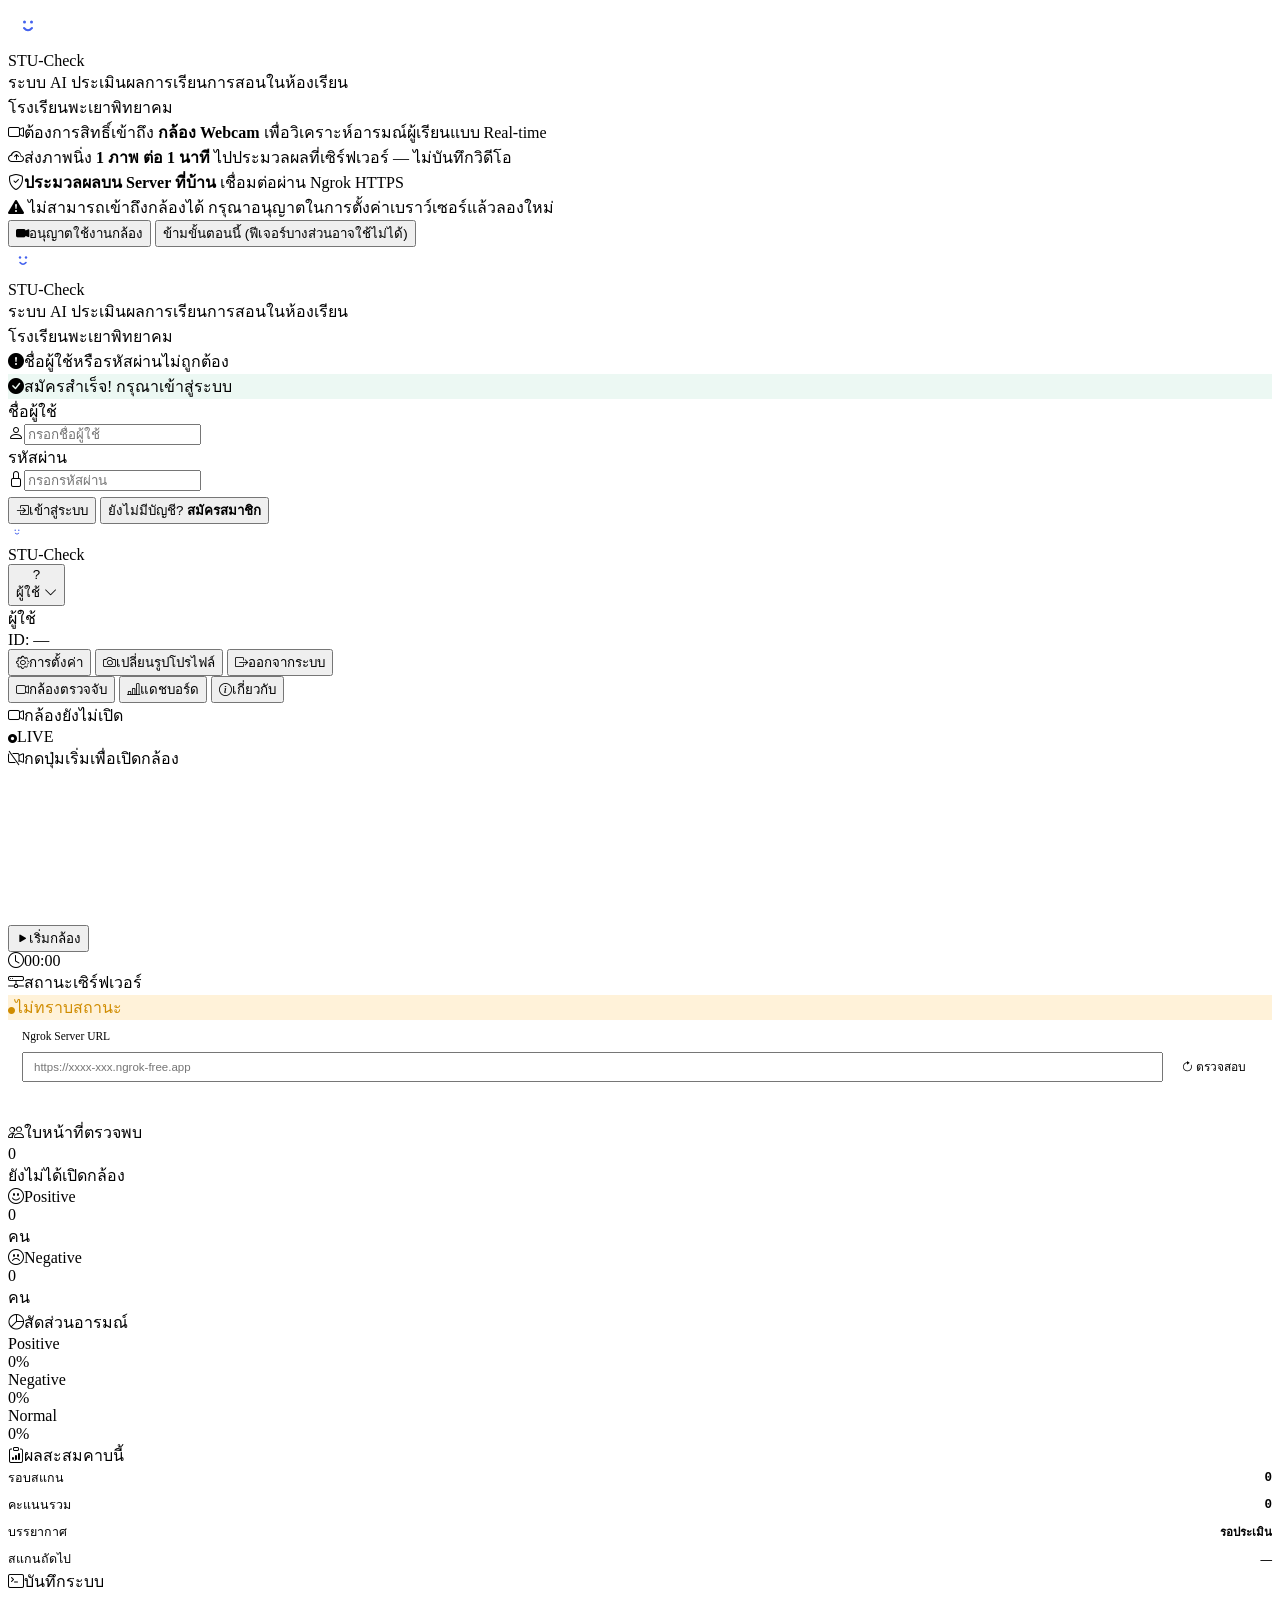
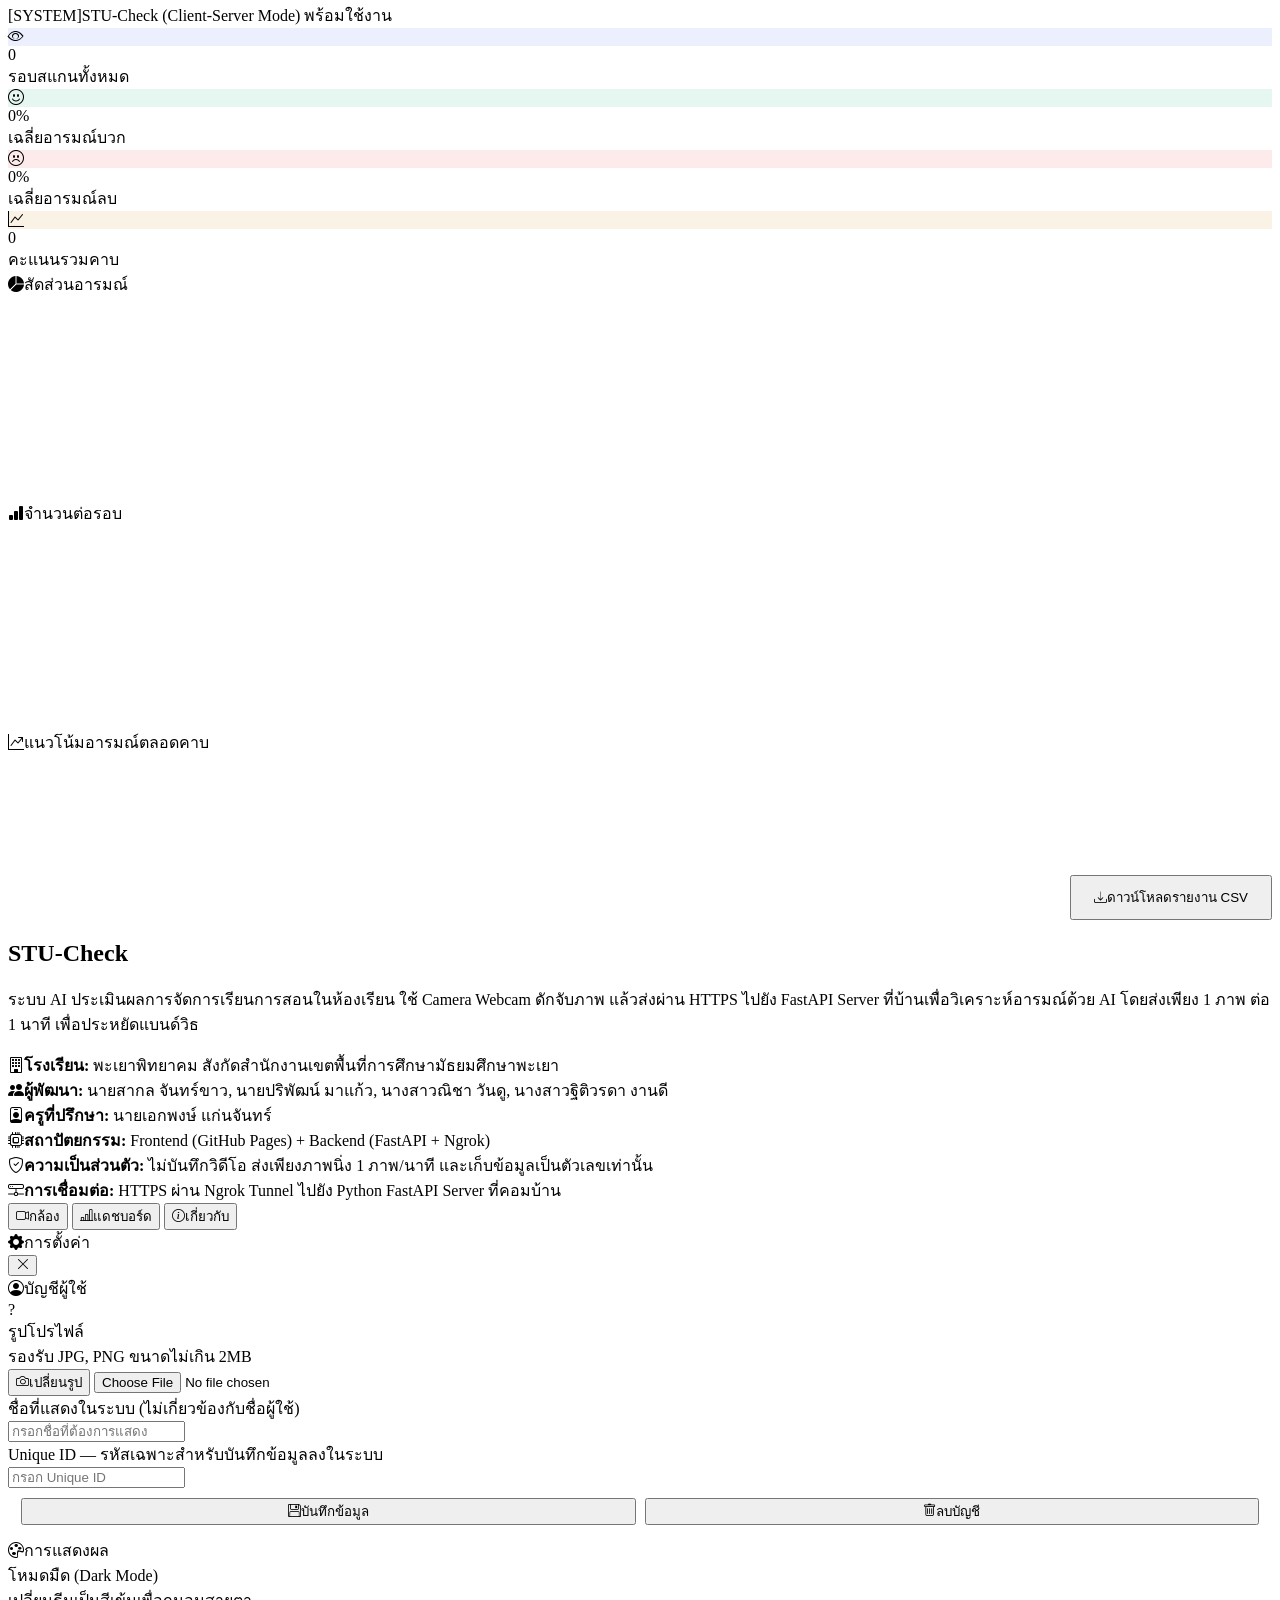
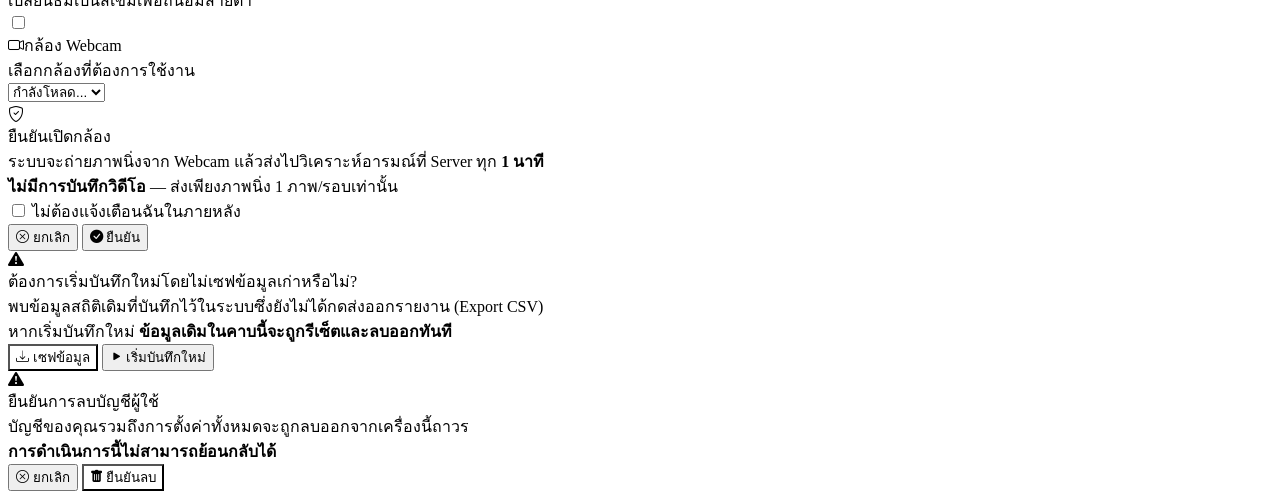
==== index.html @ 7940c82e "Add files via upload" ====
<!DOCTYPE html>
<html lang="th" data-theme="light">

<head>
  <meta charset="UTF-8">
  <meta name="viewport" content="width=device-width, initial-scale=1.0, maximum-scale=1.0, user-scalable=no">
  <title>STU-Check | ระบบ AI ประเมินห้องเรียน</title>
  <meta name="description" content="ระบบ AI ประเมินผลการจัดการเรียนการสอนในห้องเรียน โรงเรียนพะเยาพิทยาคม วิเคราะห์อารมณ์นักเรียนแบบ Real-time ผ่านกล้อง Webcam">
  <link rel="stylesheet" href="https://cdn.jsdelivr.net/npm/bootstrap-icons@1.11.3/font/bootstrap-icons.min.css">
  <meta name="mobile-web-app-capable" content="yes">
  <meta name="apple-mobile-web-app-capable" content="yes">
  <meta name="apple-mobile-web-app-status-bar-style" content="default">
  <meta name="apple-mobile-web-app-title" content="STU-Check">
  <meta name="theme-color" content="#4361ee">
  <link rel="apple-touch-icon"
    href="data:image/svg+xml,%3Csvg xmlns='http://www.w3.org/2000/svg' viewBox='0 0 100 100'%3E%3Crect width='100' height='100' rx='22' fill='%234361ee'/%3E%3Ccircle cx='50' cy='40' r='18' fill='white'/%3E%3Cellipse cx='50' cy='74' rx='24' ry='15' fill='white'/%3E%3Ccircle cx='43' cy='37' r='3' fill='%234361ee'/%3E%3Ccircle cx='57' cy='37' r='3' fill='%234361ee'/%3E%3Cpath d='M42 47 Q50 55 58 47' stroke='%234361ee' stroke-width='3' fill='none' stroke-linecap='round'/%3E%3C/svg%3E">
  <link rel="stylesheet" href="css/style.css">
</head>

<body>

  <!-- CAMERA PERMISSION PAGE -->
  <div id="page-camperm" class="page">
    <div class="lbg1"></div>
    <div class="lbg2"></div>
    <div class="camperm-card">
      <div class="camperm-icon">
        <svg width="40" height="40" viewBox="0 0 40 40" fill="none" xmlns="http://www.w3.org/2000/svg">
          <circle cx="20" cy="16" r="9" fill="white" />
          <ellipse cx="20" cy="31" rx="12" ry="7" fill="white" />
          <circle cx="16.5" cy="14" r="1.5" fill="#4361ee" />
          <circle cx="23.5" cy="14" r="1.5" fill="#4361ee" />
          <path d="M16 20 Q20 24.5 24 20" stroke="#4361ee" stroke-width="2" fill="none" stroke-linecap="round" />
        </svg>
      </div>
      <div class="camperm-title">STU-Check</div>
      <div class="camperm-sub">ระบบ AI ประเมินผลการเรียนการสอนในห้องเรียน<br>โรงเรียนพะเยาพิทยาคม</div>
      <div class="camperm-list">
        <div class="camperm-item"><i class="bi bi-camera-video"></i><span>ต้องการสิทธิ์เข้าถึง <strong>กล้อง
              Webcam</strong> เพื่อวิเคราะห์อารมณ์ผู้เรียนแบบ Real-time</span></div>
        <div class="camperm-item"><i class="bi bi-cloud-arrow-up"></i><span>ส่งภาพนิ่ง <strong>1 ภาพ ต่อ 1 นาที</strong>
            ไปประมวลผลที่เซิร์ฟเวอร์ — ไม่บันทึกวิดีโอ</span></div>
        <div class="camperm-item"><i class="bi bi-shield-check"></i><span><strong>ประมวลผลบน Server ที่บ้าน</strong>
            เชื่อมต่อผ่าน Ngrok HTTPS</span></div>
      </div>
      <div class="perm-error" id="perm-error">
        <i class="bi bi-exclamation-triangle-fill"></i>
        <span id="perm-error-msg">ไม่สามารถเข้าถึงกล้องได้ กรุณาอนุญาตในการตั้งค่าเบราว์เซอร์แล้วลองใหม่</span>
      </div>
      <button class="btn-perm" id="perm-btn" onclick="requestCameraPermission()">
        <i class="bi bi-camera-video-fill"></i>อนุญาตใช้งานกล้อง
      </button>
      <button class="btn-perm-skip" onclick="skipPermission()">ข้ามขั้นตอนนี้ (ฟีเจอร์บางส่วนอาจใช้ไม่ได้)</button>
    </div>
  </div>

  <!-- LOGIN PAGE -->
  <div id="page-login" class="page active">
    <div class="lbg1"></div>
    <div class="lbg2"></div>
    <div class="login-card">
      <div class="login-logo">
        <div class="login-icon">
          <svg width="30" height="30" viewBox="0 0 30 30" fill="none">
            <circle cx="15" cy="12" r="7" fill="white" />
            <ellipse cx="15" cy="24" rx="9" ry="5.5" fill="white" />
            <circle cx="12" cy="10.5" r="1.2" fill="#4361ee" />
            <circle cx="18" cy="10.5" r="1.2" fill="#4361ee" />
            <path d="M12 15.5 Q15 19 18 15.5" stroke="#4361ee" stroke-width="1.6" fill="none" stroke-linecap="round" />
          </svg>
        </div>
        <div class="login-title">STU-Check</div>
        <div class="login-sub">ระบบ AI ประเมินผลการเรียนการสอนในห้องเรียน<br>โรงเรียนพะเยาพิทยาคม</div>
      </div>
      <div class="login-error" id="login-error"><i
          class="bi bi-exclamation-circle-fill"></i><span id="login-error-msg">ชื่อผู้ใช้หรือรหัสผ่านไม่ถูกต้อง</span></div>
      <div class="login-error" id="login-success" style="background:rgba(13,170,107,0.08);border-color:rgba(13,170,107,0.25);color:var(--positive);"><i
          class="bi bi-check-circle-fill"></i><span>สมัครสำเร็จ! กรุณาเข้าสู่ระบบ</span></div>
      <div class="form-group">
        <label>ชื่อผู้ใช้</label>
        <div class="input-wrap"><i class="bi bi-person"></i><input type="text" id="login-user"
            placeholder="กรอกชื่อผู้ใช้" autocomplete="username"></div>
      </div>
      <div class="form-group">
        <label>รหัสผ่าน</label>
        <div class="input-wrap"><i class="bi bi-lock"></i><input type="password" id="login-pass"
            placeholder="กรอกรหัสผ่าน" autocomplete="current-password"></div>
      </div>
      <div class="form-group" id="confirm-pass-group" style="display:none;">
        <label>ยืนยันรหัสผ่าน</label>
        <div class="input-wrap"><i class="bi bi-lock-fill"></i><input type="password" id="login-confirm-pass"
            placeholder="กรอกรหัสผ่านอีกครั้ง" autocomplete="new-password"></div>
      </div>
      <button class="btn-login" id="btn-auth" onclick="doAuth()"><i class="bi bi-box-arrow-in-right"></i><span id="btn-auth-text">เข้าสู่ระบบ</span></button>
      <button class="btn-perm-skip" id="btn-toggle-mode" onclick="toggleAuthMode()" style="margin-top:6px;">ยังไม่มีบัญชี? <strong>สมัครสมาชิก</strong></button>
    </div>
  </div>

  <!-- APP PAGE -->
  <div id="page-app" class="page">
    <nav class="nav">
      <div class="nav-brand">
        <div class="nav-brand-icon">
          <svg width="18" height="18" viewBox="0 0 30 30" fill="none">
            <circle cx="15" cy="12" r="7" fill="white" />
            <ellipse cx="15" cy="24" rx="9" ry="5.5" fill="white" />
            <circle cx="12" cy="10.5" r="1.2" fill="#4361ee" />
            <circle cx="18" cy="10.5" r="1.2" fill="#4361ee" />
            <path d="M12 15.5 Q15 19 18 15.5" stroke="#4361ee" stroke-width="1.6" fill="none" stroke-linecap="round" />
          </svg>
        </div>
        STU-Check
      </div>
      <div class="nav-right">
        <button class="profile-btn" id="profile-btn" onclick="toggleDropdown()">
          <div class="profile-avatar" id="nav-avatar">
            <span id="nav-avatar-letter">?</span>
            <img id="nav-avatar-img" src=""
              style="display:none;width:100%;height:100%;object-fit:cover;border-radius:7px;">
          </div>
          <span class="profile-name" id="nav-username">ผู้ใช้</span>
          <i class="bi bi-chevron-down"></i>
        </button>
        <div class="profile-dropdown" id="profile-dropdown">
          <div class="dd-header">
            <div class="dd-username" id="dd-name">ผู้ใช้</div>
            <div class="dd-id" id="dd-id">ID: —</div>
          </div>
          <button class="dd-item" onclick="openSettings();closeDropdown();"><i
              class="bi bi-gear"></i>การตั้งค่า</button>
          <button class="dd-item"
            onclick="openSettings();closeDropdown();document.getElementById('avatar-file-input').click();"><i
              class="bi bi-camera"></i>เปลี่ยนรูปโปรไฟล์</button>
          <button class="dd-item danger" onclick="doLogout();closeDropdown();"><i
              class="bi bi-box-arrow-right"></i>ออกจากระบบ</button>
        </div>
      </div>
    </nav>
    <div class="tabs">
      <button class="tab active" id="dt-camera" onclick="switchTab('camera')"><i
          class="bi bi-camera-video"></i>กล้องตรวจจับ</button>
      <button class="tab" id="dt-dashboard" onclick="switchTab('dashboard')"><i
          class="bi bi-bar-chart-line"></i>แดชบอร์ด</button>
      <button class="tab" id="dt-about" onclick="switchTab('about')"><i class="bi bi-info-circle"></i>เกี่ยวกับ</button>
    </div>

    <div class="content">
      <!-- CAMERA -->
      <div id="tab-camera" class="tab-content active">
        <div class="camera-layout">
          <div class="card">
            <div class="card-header">
              <div class="card-title"><i class="bi bi-camera-video"></i><span
                  id="cam-status-text">กล้องยังไม่เปิด</span></div>
              <div class="live-pill" id="live-pill"><i class="bi bi-record-circle-fill" style="font-size:9px;"></i>LIVE
              </div>
            </div>
            <div class="camera-wrap">
              <div class="cam-placeholder" id="cam-placeholder"><i
                  class="bi bi-camera-video-off"></i><span>กดปุ่มเริ่มเพื่อเปิดกล้อง</span></div>
              <video id="video" autoplay muted playsinline></video>
              <canvas id="canvas"></canvas>
            </div>
            <div class="camera-footer">
              <button class="btn-toggle start" id="btn-toggle" onclick="handleToggle()">
                <i class="bi bi-play-fill" id="btn-icon"></i><span id="btn-text">เริ่มกล้อง</span>
              </button>
              <div class="timer-badge"><i class="bi bi-clock"></i><span id="timer-display">00:00</span></div>
            </div>
          </div>

          <!-- Server Status Card -->
          <div class="card" style="margin-top:0;" id="server-status-card">
            <div class="card-header">
              <div class="card-title"><i class="bi bi-hdd-network"></i>สถานะเซิร์ฟเวอร์</div>
              <div id="server-status-pill" class="live-pill" style="background:rgba(255,165,0,0.15);color:#d08c00;border-color:rgba(208,140,0,0.3);">
                <i class="bi bi-circle-fill" style="font-size:7px;"></i>ไม่ทราบสถานะ
              </div>
            </div>
            <div style="padding:10px 14px 14px;">
              <div style="font-size:11.5px;color:var(--text3);margin-bottom:8px;">Ngrok Server URL</div>
              <div style="display:flex;gap:6px;align-items:center;">
                <input type="text" id="server-url-input" class="setting-input"
                  placeholder="https://xxxx-xxx.ngrok-free.app"
                  style="font-size:11.5px;padding:7px 10px;flex:1;"
                  oninput="onServerUrlChange(this.value)">
                <button onclick="checkServerStatus()" style="padding:7px 12px;border-radius:8px;border:1.5px solid var(--border);background:var(--card);color:var(--text2);font-size:12px;cursor:pointer;white-space:nowrap;font-family:inherit;">
                  <i class="bi bi-arrow-clockwise"></i> ตรวจสอบ
                </button>
              </div>
              <div id="server-status-msg" style="font-size:11px;color:var(--text3);margin-top:7px;min-height:16px;"></div>
            </div>
          </div>

          <div class="sidebar">
            <div class="stat-card">
              <div class="stat-label"><i class="bi bi-people"></i>ใบหน้าที่ตรวจพบ</div>
              <div class="stat-value" id="face-count" style="color:var(--accent);">0</div>
              <div class="stat-sub" id="face-sub">ยังไม่ได้เปิดกล้อง</div>
            </div>
            <div class="stat-row">
              <div class="stat-card">
                <div class="stat-label"><i class="bi bi-emoji-smile"></i>Positive</div>
                <div class="stat-value" style="color:var(--positive);" id="count-pos">0</div>
                <div class="stat-sub">คน</div>
              </div>
              <div class="stat-card">
                <div class="stat-label"><i class="bi bi-emoji-frown"></i>Negative</div>
                <div class="stat-value" style="color:var(--negative);" id="count-neg">0</div>
                <div class="stat-sub">คน</div>
              </div>
            </div>
            <div class="stat-card">
              <div class="stat-label"><i class="bi bi-pie-chart"></i>สัดส่วนอารมณ์</div>
              <div class="prog-section">
                <div class="prog-row"><span class="prog-lbl" style="color:var(--positive);">Positive</span>
                  <div class="prog-bar">
                    <div class="prog-fill fill-pos" id="bar-pos" style="width:0%"></div>
                  </div><span class="prog-pct" id="pct-pos" style="color:var(--positive);">0%</span>
                </div>
                <div class="prog-row"><span class="prog-lbl" style="color:var(--negative);">Negative</span>
                  <div class="prog-bar">
                    <div class="prog-fill fill-neg" id="bar-neg" style="width:0%"></div>
                  </div><span class="prog-pct" id="pct-neg" style="color:var(--negative);">0%</span>
                </div>
                <div class="prog-row"><span class="prog-lbl" style="color:var(--neutral);">Normal</span>
                  <div class="prog-bar">
                    <div class="prog-fill fill-neu" id="bar-neu" style="width:0%"></div>
                  </div><span class="prog-pct" id="pct-neu" style="color:var(--neutral);">0%</span>
                </div>
              </div>
            </div>
            <div class="stat-card">
              <div class="stat-label"><i class="bi bi-clipboard-data"></i>ผลสะสมคาบนี้</div>
              <div style="display:flex;flex-direction:column;gap:7px;font-size:12.5px;">
                <div style="display:flex;justify-content:space-between;align-items:center;"><span
                    style="color:var(--text2);">รอบสแกน</span><strong id="scan-rounds"
                    style="font-family:'IBM Plex Sans',monospace;">0</strong></div>
                <div style="display:flex;justify-content:space-between;align-items:center;"><span
                    style="color:var(--text2);">คะแนนรวม</span><strong id="score-total"
                    style="color:var(--accent);font-family:'IBM Plex Sans',monospace;">0</strong></div>
                <div style="display:flex;justify-content:space-between;align-items:center;"><span
                    style="color:var(--text2);">บรรยากาศ</span><span id="atmosphere-badge"
                    style="font-size:11.5px;font-weight:600;color:var(--text3);">รอประเมิน</span></div>
                <div style="display:flex;justify-content:space-between;align-items:center;"><span
                    style="color:var(--text2);">สแกนถัดไป</span><span id="next-scan-badge"
                    style="font-size:11.5px;font-weight:600;color:var(--text3);">—</span></div>
              </div>
            </div>
            <div class="stat-card">
              <div class="stat-label" style="margin-bottom:9px;"><i class="bi bi-terminal"></i>บันทึกระบบ</div>
              <div class="log-area" id="log-area">
                <div class="log-entry"><span class="log-time">[SYSTEM]</span><span>STU-Check (Client-Server Mode) พร้อมใช้งาน</span></div>
              </div>
            </div>
          </div>
        </div>
      </div>

      <!-- DASHBOARD -->
      <div id="tab-dashboard" class="tab-content">
        <div class="dash-grid">
          <div class="dash-stat">
            <div class="dash-icon" style="background:rgba(67,97,238,0.1);"><i class="bi bi-eye"
                style="color:var(--accent);font-size:16px;"></i></div>
            <div class="dash-val" id="d-total-scans" style="color:var(--accent);">0</div>
            <div class="dash-lbl">รอบสแกนทั้งหมด</div>
          </div>
          <div class="dash-stat">
            <div class="dash-icon" style="background:rgba(13,170,107,0.1);"><i class="bi bi-emoji-smile"
                style="color:var(--positive);font-size:16px;"></i></div>
            <div class="dash-val" id="d-avg-pos" style="color:var(--positive);">0%</div>
            <div class="dash-lbl">เฉลี่ยอารมณ์บวก</div>
          </div>
          <div class="dash-stat">
            <div class="dash-icon" style="background:rgba(229,62,62,0.1);"><i class="bi bi-emoji-frown"
                style="color:var(--negative);font-size:16px;"></i></div>
            <div class="dash-val" id="d-avg-neg" style="color:var(--negative);">0%</div>
            <div class="dash-lbl">เฉลี่ยอารมณ์ลบ</div>
          </div>
          <div class="dash-stat">
            <div class="dash-icon" style="background:rgba(208,140,0,0.1);"><i class="bi bi-graph-up"
                style="color:var(--neutral);font-size:16px;"></i></div>
            <div class="dash-val" id="d-score" style="color:var(--neutral);">0</div>
            <div class="dash-lbl">คะแนนรวมคาบ</div>
          </div>
        </div>
        <div class="chart-row">
          <div class="chart-card">
            <div class="chart-title"><i class="bi bi-pie-chart-fill"></i>สัดส่วนอารมณ์</div><canvas id="pieChart"
              height="200"></canvas>
          </div>
          <div class="chart-card">
            <div class="chart-title"><i class="bi bi-bar-chart-fill"></i>จำนวนต่อรอบ</div><canvas id="barChart"
              height="200"></canvas>
          </div>
        </div>
        <div class="chart-card" style="margin-bottom:16px;">
          <div class="chart-title"><i class="bi bi-graph-up-arrow"></i>แนวโน้มอารมณ์ตลอดคาบ</div><canvas id="lineChart"
            height="100"></canvas>
        </div>
        <div style="display:flex;justify-content:flex-end;">
          <button class="btn-toggle start" style="width:auto;padding:10px 22px;gap:7px;" onclick="exportReport()"><i
              class="bi bi-download"></i>ดาวน์โหลดรายงาน CSV</button>
        </div>
      </div>

      <!-- ABOUT -->
      <div id="tab-about" class="tab-content">
        <div class="about-card">
          <h2>STU-Check</h2>
          <p>ระบบ AI ประเมินผลการจัดการเรียนการสอนในห้องเรียน ใช้ Camera Webcam ดักจับภาพ แล้วส่งผ่าน HTTPS ไปยัง
            FastAPI Server ที่บ้านเพื่อวิเคราะห์อารมณ์ด้วย AI โดยส่งเพียง 1 ภาพ ต่อ 1 นาที เพื่อประหยัดแบนด์วิธ</p>
          <div class="about-row"><i class="bi bi-building"></i><span><strong>โรงเรียน:</strong> พะเยาพิทยาคม
              สังกัดสำนักงานเขตพื้นที่การศึกษามัธยมศึกษาพะเยา</span></div>
          <div class="about-row"><i class="bi bi-people-fill"></i><span><strong>ผู้พัฒนา:</strong> นายสากล จันทร์ขาว,
              นายปริพัฒน์ มาแก้ว, นางสาวณิชา วันดู, นางสาวฐิติวรดา งานดี</span></div>
          <div class="about-row"><i class="bi bi-person-badge"></i><span><strong>ครูที่ปรึกษา:</strong> นายเอกพงษ์
              แก่นจันทร์</span></div>
          <div class="about-row"><i class="bi bi-cpu"></i><span><strong>สถาปัตยกรรม:</strong> Frontend (GitHub Pages) +
              Backend (FastAPI + Ngrok)</span></div>
          <div class="about-row"><i class="bi bi-shield-check"></i><span><strong>ความเป็นส่วนตัว:</strong>
              ไม่บันทึกวิดีโอ ส่งเพียงภาพนิ่ง 1 ภาพ/นาที และเก็บข้อมูลเป็นตัวเลขเท่านั้น</span></div>
          <div class="about-row"><i class="bi bi-hdd-network"></i><span><strong>การเชื่อมต่อ:</strong> HTTPS ผ่าน Ngrok
              Tunnel ไปยัง Python FastAPI Server ที่คอมบ้าน</span></div>
        </div>
      </div>
    </div>

    <!-- Mobile Bottom Nav -->
    <div class="mobile-nav" id="mobile-nav">
      <div class="mobile-nav-inner">
        <button class="mobile-tab active" id="mt-camera" onclick="switchTab('camera')">
          <i class="bi bi-camera-video"></i><span>กล้อง</span>
        </button>
        <button class="mobile-tab" id="mt-dashboard" onclick="switchTab('dashboard')">
          <i class="bi bi-bar-chart-line"></i><span>แดชบอร์ด</span>
        </button>
        <button class="mobile-tab" id="mt-about" onclick="switchTab('about')">
          <i class="bi bi-info-circle"></i><span>เกี่ยวกับ</span>
        </button>
      </div>
    </div>
  </div>

  <!-- SETTINGS MODAL -->
  <div class="modal-overlay" id="settings-overlay" onclick="settingsOut(event)">
    <div class="modal">
      <div class="modal-handle"></div>
      <div class="modal-header">
        <div class="modal-title"><i class="bi bi-gear-fill"></i>การตั้งค่า</div>
        <button class="modal-close" onclick="closeSettings()"><i class="bi bi-x-lg"></i></button>
      </div>
      <div class="modal-body">

        <!-- บัญชีผู้ใช้ -->
        <div class="setting-section">
          <div class="setting-section-title"><i class="bi bi-person-circle"></i>บัญชีผู้ใช้</div>
          <div class="setting-block">
            <!-- โปรไฟล์ -->
            <div class="avatar-upload-wrap">
              <div class="avatar-preview" id="settings-avatar-preview">
                <span id="settings-avatar-letter">?</span>
                <img id="settings-avatar-img" src="" style="display:none;">
              </div>
              <div class="avatar-upload-info">
                <div class="avatar-upload-label">รูปโปรไฟล์</div>
                <div class="avatar-upload-sub">รองรับ JPG, PNG ขนาดไม่เกิน 2MB</div>
              </div>
              <button class="btn-avatar-change" onclick="document.getElementById('avatar-file-input').click()">
                <i class="bi bi-camera"></i>เปลี่ยนรูป
              </button>
              <input type="file" id="avatar-file-input" accept="image/jpeg,image/png,image/webp"
                onchange="handleAvatarChange(event)">
            </div>
            <div class="setting-input-divider"></div>
            <div class="setting-input-block">
              <div class="setting-input-label">ชื่อที่แสดงในระบบ (ไม่เกี่ยวข้องกับชื่อผู้ใช้)</div>
              <input type="text" id="setting-displayname" class="setting-input" placeholder="กรอกชื่อที่ต้องการแสดง">
            </div>
            <div class="setting-input-divider"></div>
            <div class="setting-input-block">
              <div class="setting-input-label">Unique ID — รหัสเฉพาะสำหรับบันทึกข้อมูลลงในระบบ</div>
              <input type="text" id="setting-uid" class="setting-input" placeholder="กรอก Unique ID">
            </div>
            <div style="padding:0 13px 13px; display: flex; gap: 9px;">
              <button class="btn-save" onclick="saveAccountSettings(event)" style="margin-top: 10px; flex: 1;"><i
                  class="bi bi-floppy"></i>บันทึกข้อมูล</button>
              <button class="btn-delete" onclick="openDeleteConfirmModal()" style="margin-top: 10px; flex: 1;"><i
                  class="bi bi-trash"></i>ลบบัญชี</button>
            </div>
          </div>
        </div>

        <div class="setting-divider"></div>

        <!-- การแสดงผล -->
        <div class="setting-section">
          <div class="setting-section-title"><i class="bi bi-palette"></i>การแสดงผล</div>
          <div class="setting-block">
            <div class="setting-row">
              <div class="setting-row-info">
                <div class="setting-row-label">โหมดมืด (Dark Mode)</div>
                <div class="setting-row-desc">เปลี่ยนธีมเป็นสีเข้มเพื่อถนอมสายตา</div>
              </div>
              <label class="toggle-switch">
                <input type="checkbox" id="dark-toggle" onchange="toggleDark(this)">
                <div class="toggle-track"></div>
                <div class="toggle-thumb"></div>
              </label>
            </div>
          </div>
        </div>

        <div class="setting-divider"></div>

        <!-- กล้อง -->
        <div class="setting-section" style="padding-bottom:4px;">
          <div class="setting-section-title"><i class="bi bi-camera-video"></i>กล้อง Webcam</div>
          <div class="setting-block" id="cam-setting-block">
            <!-- ไม่พบกล้อง -->
            <div class="cam-no-device" id="cam-no-device" style="display:none;">
              <i class="bi bi-camera-video-off"></i>
              <div>
                <div style="font-size:13px;font-weight:500;color:var(--text);">ไม่พบ Webcam</div>
                <div style="font-size:11px;color:var(--text3);margin-top:2px;">กำลังรอการเชื่อมต่ออุปกรณ์ใหม่...</div>
              </div>
            </div>
            <!-- มีกล้อง -->
            <div class="setting-input-block" id="cam-select-wrap">
              <div class="setting-input-label">เลือกกล้องที่ต้องการใช้งาน</div>
              <select class="cam-select" id="cam-select" onchange="changeCam(this.value)">
                <option value="">กำลังโหลด...</option>
              </select>
            </div>
          </div>
        </div>

      </div>
    </div>
  </div>

  <!-- CONSENT MODAL -->
  <div class="consent-overlay" id="consent-overlay">
    <div class="consent-modal">
      <div class="consent-icon"><i class="bi bi-shield-check"></i></div>
      <div class="consent-body">
        <div class="consent-title">ยืนยันเปิดกล้อง</div>
        <div class="consent-text">
          ระบบจะถ่ายภาพนิ่งจาก Webcam แล้วส่งไปวิเคราะห์อารมณ์ที่ Server ทุก <strong style="color:var(--text);">1 นาที</strong><br>
          <strong style="color:var(--text);">ไม่มีการบันทึกวิดีโอ</strong> — ส่งเพียงภาพนิ่ง 1 ภาพ/รอบเท่านั้น
        </div>
        <div class="consent-skip-row">
          <label>
            <input type="checkbox" id="consent-skip">
            ไม่ต้องแจ้งเตือนฉันในภายหลัง
          </label>
        </div>
        <div class="consent-btns">
          <button class="btn-cancel" onclick="closeConsent()"><i class="bi bi-x-circle"></i> ยกเลิก</button>
          <button class="btn-ok" onclick="consentOk()"><i class="bi bi-check-circle-fill"></i> ยืนยัน</button>
        </div>
      </div>
    </div>
  </div>

  <!-- UNSAVED CONFIRM MODAL -->
  <div class="consent-overlay" id="unsaved-confirm-overlay">
    <div class="consent-modal" style="border-color: rgba(208, 140, 0, 0.25);">
      <div class="consent-icon"><i class="bi bi-exclamation-triangle-fill" style="color: var(--neutral);"></i></div>
      <div class="consent-body">
        <div class="consent-title">ต้องการเริ่มบันทึกใหม่โดยไม่เซฟข้อมูลเก่าหรือไม่?</div>
        <div class="consent-text">
          พบข้อมูลสถิติเดิมที่บันทึกไว้ในระบบซึ่งยังไม่ได้กดส่งออกรายงาน (Export CSV)<br>
          หากเริ่มบันทึกใหม่ <strong style="color:var(--negative);">ข้อมูลเดิมในคาบนี้จะถูกรีเซ็ตและลบออกทันที</strong>
        </div>
        <div class="consent-btns">
          <button class="btn-ok" onclick="exportReportAndClose()" style="background: var(--positive);"><i class="bi bi-download"></i> เซฟข้อมูล</button>
          <button class="btn-cancel" onclick="confirmStartNewSession()"><i class="bi bi-play-fill"></i> เริ่มบันทึกใหม่</button>
        </div>
      </div>
    </div>
  </div>

  <!-- DELETE CONFIRM MODAL -->
  <div class="consent-overlay" id="delete-confirm-overlay">
    <div class="consent-modal" style="border-color: rgba(229,62,62,0.25);">
      <div class="consent-icon"><i class="bi bi-exclamation-triangle-fill" style="color: var(--negative);"></i></div>
      <div class="consent-body">
        <div class="consent-title">ยืนยันการลบบัญชีผู้ใช้</div>
        <div class="consent-text">
          บัญชีของคุณรวมถึงการตั้งค่าทั้งหมดจะถูกลบออกจากเครื่องนี้ถาวร<br>
          <strong style="color:var(--negative);">การดำเนินการนี้ไม่สามารถย้อนกลับได้</strong>
        </div>
        <div class="consent-btns">
          <button class="btn-cancel" onclick="closeDeleteConfirmModal()"><i class="bi bi-x-circle"></i> ยกเลิก</button>
          <button class="btn-ok" onclick="doDeleteAccount()" style="background: var(--negative);"><i class="bi bi-trash-fill"></i> ยืนยันลบ</button>
        </div>
      </div>
    </div>
  </div>

  <script src="https://cdn.jsdelivr.net/npm/chart.js@4.4.0/dist/chart.umd.min.js"></script>
  <script src="js/app.js"></script>
</body>

</html>
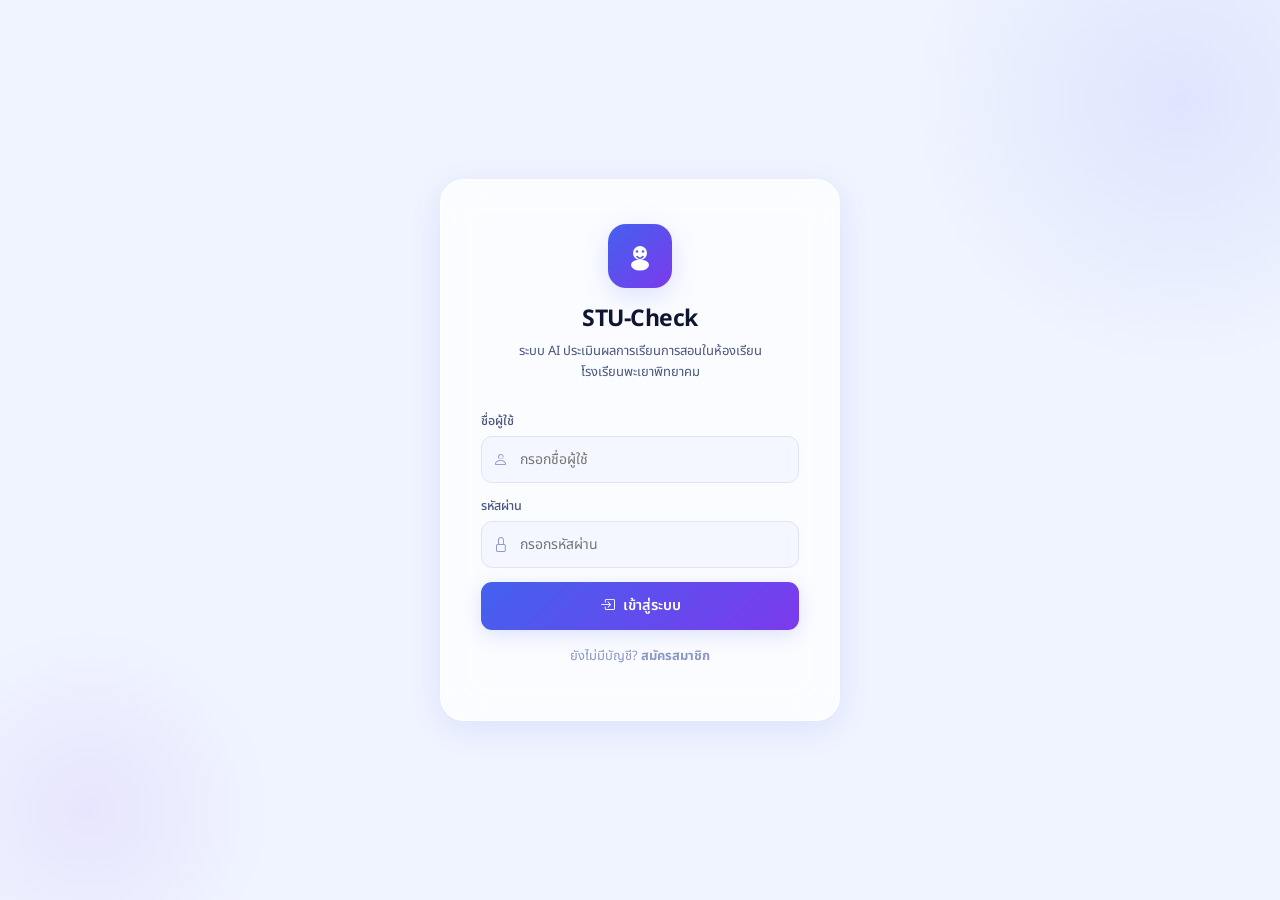
==== commit af140ff9: "Add files via upload" ====
--- a/index.html
+++ b/index.html
@@ -12,8 +12,8 @@
   <meta name="apple-mobile-web-app-status-bar-style" content="default">
   <meta name="apple-mobile-web-app-title" content="STU-Check">
   <meta name="theme-color" content="#4361ee">
-  <link rel="apple-touch-icon"
-    href="data:image/svg+xml,%3Csvg xmlns='http://www.w3.org/2000/svg' viewBox='0 0 100 100'%3E%3Crect width='100' height='100' rx='22' fill='%234361ee'/%3E%3Ccircle cx='50' cy='40' r='18' fill='white'/%3E%3Cellipse cx='50' cy='74' rx='24' ry='15' fill='white'/%3E%3Ccircle cx='43' cy='37' r='3' fill='%234361ee'/%3E%3Ccircle cx='57' cy='37' r='3' fill='%234361ee'/%3E%3Cpath d='M42 47 Q50 55 58 47' stroke='%234361ee' stroke-width='3' fill='none' stroke-linecap='round'/%3E%3C/svg%3E">
+  <link rel="icon" href="Images/Web_Icon.png" type="image/png">
+  <link rel="apple-touch-icon" href="Images/Web_Icon.png">
   <link rel="stylesheet" href="css/style.css">
 </head>
 
@@ -169,28 +169,6 @@
             </div>
           </div>
 
-          <!-- Server Status Card -->
-          <div class="card" style="margin-top:0;" id="server-status-card">
-            <div class="card-header">
-              <div class="card-title"><i class="bi bi-hdd-network"></i>สถานะเซิร์ฟเวอร์</div>
-              <div id="server-status-pill" class="live-pill" style="background:rgba(255,165,0,0.15);color:#d08c00;border-color:rgba(208,140,0,0.3);">
-                <i class="bi bi-circle-fill" style="font-size:7px;"></i>ไม่ทราบสถานะ
-              </div>
-            </div>
-            <div style="padding:10px 14px 14px;">
-              <div style="font-size:11.5px;color:var(--text3);margin-bottom:8px;">Ngrok Server URL</div>
-              <div style="display:flex;gap:6px;align-items:center;">
-                <input type="text" id="server-url-input" class="setting-input"
-                  placeholder="https://xxxx-xxx.ngrok-free.app"
-                  style="font-size:11.5px;padding:7px 10px;flex:1;"
-                  oninput="onServerUrlChange(this.value)">
-                <button onclick="checkServerStatus()" style="padding:7px 12px;border-radius:8px;border:1.5px solid var(--border);background:var(--card);color:var(--text2);font-size:12px;cursor:pointer;white-space:nowrap;font-family:inherit;">
-                  <i class="bi bi-arrow-clockwise"></i> ตรวจสอบ
-                </button>
-              </div>
-              <div id="server-status-msg" style="font-size:11px;color:var(--text3);margin-top:7px;min-height:16px;"></div>
-            </div>
-          </div>
 
           <div class="sidebar">
             <div class="stat-card">
@@ -375,22 +353,57 @@
             </div>
             <div class="setting-input-divider"></div>
             <div class="setting-input-block">
-              <div class="setting-input-label">ชื่อที่แสดงในระบบ (ไม่เกี่ยวข้องกับชื่อผู้ใช้)</div>
+              <div class="setting-input-label">ชื่อที่แสดงในระบบ (Display Name)</div>
               <input type="text" id="setting-displayname" class="setting-input" placeholder="กรอกชื่อที่ต้องการแสดง">
             </div>
+            <div style="padding:0 13px 13px; display: flex; gap: 9px;">
+              <button class="btn-save" onclick="saveAccountSettings(event)" style="margin-top: 5px; flex: 1;"><i
+                  class="bi bi-floppy"></i>บันทึกบัญชี</button>
+              <button class="btn-delete" onclick="openDeleteConfirmModal()" style="margin-top: 5px; flex: 1;"><i
+                  class="bi bi-trash"></i>ลบบัญชี</button>
+            </div>
+          </div>
+        </div>
+
+        <div class="setting-divider"></div>
+
+        <!-- เซิร์ฟเวอร์ & ห้องเรียน -->
+        <div class="setting-section">
+          <div class="setting-section-title"><i class="bi bi-hdd-network"></i>เซิร์ฟเวอร์ & รายวิชา</div>
+          <div class="setting-block">
+            <div class="setting-input-block">
+              <div style="display:flex; justify-content:space-between; align-items:center; margin-bottom:6px;">
+                <div class="setting-input-label" style="margin-bottom:0;">Ngrok Server URL</div>
+                <div id="server-status-pill" class="live-pill" style="display:inline-flex; background:rgba(201,138,0,0.12);color:#c98a00;border:1px solid rgba(201,138,0,0.3);padding:2px 8px;font-size:10px;animation:none;">
+                  <i class="bi bi-circle-fill" style="font-size:6px;"></i>ไม่ทราบสถานะ
+                </div>
+              </div>
+              <div style="display:flex;gap:6px;align-items:center;">
+                <input type="text" id="server-url-input" class="setting-input"
+                  placeholder="https://xxxx-xxx.ngrok-free.app"
+                  style="flex:1;"
+                  oninput="onServerUrlChange(this.value)">
+                <button onclick="checkServerStatus()" style="padding:9px 12px;border-radius:9px;border:1px solid var(--border);background:var(--bg3);color:var(--text2);font-size:13px;font-weight:500;cursor:pointer;white-space:nowrap;transition:background 0.2s;">
+                  <i class="bi bi-arrow-clockwise"></i> ตรวจสอบ
+                </button>
+              </div>
+              <div id="server-status-msg" style="font-size:11px;color:var(--text3);margin-top:6px;min-height:16px;"></div>
+            </div>
+            
             <div class="setting-input-divider"></div>
+            
             <div class="setting-input-block">
-              <div class="setting-input-label">Unique ID — รหัสเฉพาะสำหรับบันทึกข้อมูลลงในระบบ</div>
-              <input type="text" id="setting-uid" class="setting-input" placeholder="กรอก Unique ID">
-            </div>
-            <div style="padding:0 13px 13px; display: flex; gap: 9px;">
-              <button class="btn-save" onclick="saveAccountSettings(event)" style="margin-top: 10px; flex: 1;"><i
-                  class="bi bi-floppy"></i>บันทึกข้อมูล</button>
-              <button class="btn-delete" onclick="openDeleteConfirmModal()" style="margin-top: 10px; flex: 1;"><i
-                  class="bi bi-trash"></i>ลบบัญชี</button>
-            </div>
-          </div>
-        </div>
+              <div class="setting-input-label">รหัสวิชา (สำหรับอ้างอิงรายวิชา)</div>
+              <input type="text" id="setting-uid" class="setting-input" placeholder="เช่น ท31101, ENG101">
+            </div>
+
+            <div style="padding:0 13px 13px;">
+              <button class="btn-save" onclick="saveCourseSettings(event)" style="margin-top: 5px; width: 100%;"><i
+                  class="bi bi-check-circle"></i>บันทึกรหัสวิชา</button>
+            </div>
+          </div>
+        </div>
+
 
         <div class="setting-divider"></div>
 
--- a/css/style.css
+++ b/css/style.css
@@ -0,0 +1,869 @@
+@import url('https://fonts.googleapis.com/css2?family=Noto+Sans+Thai:wght@300;400;500;600;700&family=IBM+Plex+Sans:ital,wght@0,400;0,500;0,600;0,700;1,400&display=swap');
+
+/* ══════════════════════════════════════════
+   DESIGN TOKENS
+══════════════════════════════════════════ */
+[data-theme="light"] {
+  --bg:          #f0f4ff;
+  --bg2:         #ffffff;
+  --bg3:         #eaeffc;
+  --bg4:         #f7f9ff;
+  --border:      #dde4f5;
+  --border2:     #c8d3f0;
+  --text:        #0f1630;
+  --text2:       #4a5580;
+  --text3:       #8b97c8;
+  --accent:      #4361ee;
+  --accent-h:    #3250d6;
+  --accent-glow: rgba(67,97,238,0.18);
+  --positive:    #0bab6e;
+  --negative:    #e53e3e;
+  --neutral:     #c98a00;
+  --card-shadow: 0 2px 12px rgba(67,97,238,0.07);
+  --card-shadow2:0 8px 32px rgba(67,97,238,0.12);
+  --nav-bg:      rgba(255,255,255,0.85);
+  --input-bg:    #f4f7ff;
+  --glass-bg:    rgba(255,255,255,0.75);
+  --glass-border:rgba(255,255,255,0.9);
+  --grad-hero:   linear-gradient(135deg,#4361ee 0%,#7c3aed 100%);
+}
+[data-theme="dark"] {
+  --bg:          #080d1c;
+  --bg2:         #111827;
+  --bg3:         #182035;
+  --bg4:         #0d1526;
+  --border:      #1e2d4e;
+  --border2:     #253660;
+  --text:        #e8eeff;
+  --text2:       #8b9fc8;
+  --text3:       #4a5878;
+  --accent:      #5b78f5;
+  --accent-h:    #4361ee;
+  --accent-glow: rgba(91,120,245,0.22);
+  --positive:    #10c47f;
+  --negative:    #f56565;
+  --neutral:     #f6b549;
+  --card-shadow: 0 2px 16px rgba(0,0,0,0.35);
+  --card-shadow2:0 8px 40px rgba(0,0,0,0.5);
+  --nav-bg:      rgba(17,24,39,0.88);
+  --input-bg:    #0d1526;
+  --glass-bg:    rgba(17,24,39,0.75);
+  --glass-border:rgba(91,120,245,0.15);
+  --grad-hero:   linear-gradient(135deg,#4361ee 0%,#7c3aed 100%);
+}
+
+/* ══════════════════════════════════════════
+   RESET & BASE
+══════════════════════════════════════════ */
+*, *::before, *::after { margin:0; padding:0; box-sizing:border-box; }
+
+html { scroll-behavior:smooth; }
+
+body {
+  font-family:'Noto Sans Thai','IBM Plex Sans',sans-serif;
+  background:var(--bg);
+  color:var(--text);
+  min-height:100vh;
+  transition:background .35s,color .35s;
+  -webkit-font-smoothing:antialiased;
+}
+
+/* Animated Background Orbs */
+body::before, body::after {
+  content:'';
+  position:fixed;
+  border-radius:50%;
+  pointer-events:none;
+  z-index:0;
+  opacity:.35;
+  animation:orb-drift 18s ease-in-out infinite alternate;
+}
+body::before {
+  width:600px; height:600px;
+  background:radial-gradient(circle,rgba(67,97,238,.12) 0%,transparent 70%);
+  top:-200px; right:-150px;
+}
+body::after {
+  width:400px; height:400px;
+  background:radial-gradient(circle,rgba(124,58,237,.09) 0%,transparent 70%);
+  bottom:-120px; left:-100px;
+  animation-delay:8s;
+}
+@keyframes orb-drift {
+  from{transform:translate(0,0) scale(1);}
+  to{transform:translate(30px,20px) scale(1.08);}
+}
+
+/* Pages */
+.page { display:none; min-height:100vh; position:relative; z-index:1; }
+.page.active { display:flex; }
+
+/* ══════════════════════════════════════════
+   PERMISSION PAGE
+══════════════════════════════════════════ */
+#page-camperm {
+  align-items:center; justify-content:center;
+  background:var(--bg); overflow:hidden;
+}
+.lbg1, .lbg2 {
+  position:absolute; border-radius:50%;
+  pointer-events:none;
+}
+.lbg1 {
+  width:560px; height:560px;
+  background:radial-gradient(circle,rgba(67,97,238,.1) 0%,transparent 68%);
+  top:-180px; right:-180px;
+  animation:orb-drift 14s ease-in-out infinite alternate;
+}
+.lbg2 {
+  width:380px; height:380px;
+  background:radial-gradient(circle,rgba(124,58,237,.08) 0%,transparent 68%);
+  bottom:-100px; left:-100px;
+  animation:orb-drift 20s ease-in-out infinite alternate-reverse;
+}
+
+.camperm-card {
+  background:var(--glass-bg);
+  border:1px solid var(--glass-border);
+  backdrop-filter:blur(20px);
+  -webkit-backdrop-filter:blur(20px);
+  border-radius:24px;
+  padding:44px 40px;
+  width:calc(100% - 32px); max-width:440px;
+  box-shadow:var(--card-shadow2);
+  text-align:center;
+  position:relative; z-index:1;
+  animation:slide-up .5s cubic-bezier(.34,1.4,.64,1) both;
+}
+@keyframes slide-up {
+  from{opacity:0;transform:translateY(28px);}
+  to{opacity:1;transform:translateY(0);}
+}
+
+.camperm-icon {
+  width:80px; height:80px;
+  background:var(--grad-hero);
+  border-radius:24px;
+  display:inline-flex; align-items:center; justify-content:center;
+  margin-bottom:20px;
+  box-shadow:0 10px 36px var(--accent-glow);
+  animation:icon-pulse 3s ease-in-out infinite;
+}
+@keyframes icon-pulse {
+  0%,100%{box-shadow:0 10px 36px var(--accent-glow);}
+  50%{box-shadow:0 14px 48px rgba(67,97,238,.35);}
+}
+.camperm-title {
+  font-size:24px; font-weight:700;
+  letter-spacing:-.5px; margin-bottom:7px;
+}
+.camperm-sub {
+  font-size:13.5px; color:var(--text2);
+  line-height:1.75; margin-bottom:28px;
+}
+.camperm-list {
+  display:flex; flex-direction:column; gap:9px;
+  margin-bottom:28px; text-align:left;
+}
+.camperm-item {
+  display:flex; align-items:flex-start; gap:11px;
+  font-size:13px; color:var(--text2);
+  background:var(--bg3); border:1px solid var(--border);
+  border-radius:12px; padding:11px 14px; line-height:1.6;
+  transition:border-color .2s,transform .2s;
+}
+.camperm-item:hover { border-color:var(--accent); transform:translateX(2px); }
+.camperm-item i {
+  font-size:17px; color:var(--accent);
+  margin-top:1px; flex-shrink:0;
+}
+.perm-error {
+  background:rgba(229,62,62,.07);
+  border:1px solid rgba(229,62,62,.22);
+  border-radius:11px; padding:11px 14px;
+  font-size:12.5px; color:var(--negative);
+  margin-bottom:16px; display:none;
+  align-items:flex-start; gap:8px; text-align:left; line-height:1.6;
+}
+.perm-error i { font-size:15px; flex-shrink:0; margin-top:2px; }
+.btn-perm {
+  width:100%;
+  background:var(--grad-hero);
+  border:none; border-radius:13px; padding:15px;
+  color:#fff; font-family:inherit; font-size:15px; font-weight:600;
+  cursor:pointer; display:flex; align-items:center; justify-content:center; gap:9px;
+  transition:opacity .2s,transform .15s,box-shadow .2s;
+  box-shadow:0 6px 24px var(--accent-glow);
+}
+.btn-perm:hover { opacity:.92; box-shadow:0 8px 32px var(--accent-glow); }
+.btn-perm:active { transform:scale(.98); }
+.btn-perm-skip {
+  width:100%; background:transparent; border:none;
+  padding:10px; color:var(--text3);
+  font-family:inherit; font-size:13px;
+  cursor:pointer; margin-top:4px; transition:color .15s;
+}
+.btn-perm-skip:hover { color:var(--text2); }
+
+/* ══════════════════════════════════════════
+   LOGIN PAGE
+══════════════════════════════════════════ */
+#page-login {
+  align-items:center; justify-content:center;
+  background:var(--bg); overflow:hidden;
+}
+.login-card {
+  background:var(--glass-bg);
+  border:1px solid var(--glass-border);
+  backdrop-filter:blur(20px);
+  -webkit-backdrop-filter:blur(20px);
+  border-radius:24px; padding:44px 40px;
+  width:calc(100% - 32px); max-width:400px;
+  box-shadow:var(--card-shadow2);
+  position:relative; z-index:1;
+  animation:slide-up .5s cubic-bezier(.34,1.4,.64,1) both;
+}
+.login-logo { text-align:center; margin-bottom:30px; }
+.login-icon {
+  width:64px; height:64px;
+  background:var(--grad-hero);
+  border-radius:18px;
+  display:inline-flex; align-items:center; justify-content:center;
+  margin-bottom:14px;
+  box-shadow:0 8px 28px var(--accent-glow);
+}
+.login-title { font-size:23px; font-weight:700; letter-spacing:-.5px; }
+.login-sub { font-size:13px; color:var(--text2); margin-top:5px; line-height:1.6; }
+
+.form-group { margin-bottom:14px; }
+.form-group label { display:block; font-size:12.5px; color:var(--text2); font-weight:500; margin-bottom:5px; }
+.input-wrap { position:relative; }
+.input-wrap i {
+  position:absolute; left:12px; top:50%;
+  transform:translateY(-50%);
+  color:var(--text3); font-size:15px; pointer-events:none;
+}
+.input-wrap input {
+  width:100%; background:var(--input-bg);
+  border:1px solid var(--border);
+  border-radius:11px; padding:12px 13px 12px 38px;
+  color:var(--text); font-family:inherit; font-size:14px;
+  outline:none; transition:border-color .2s,box-shadow .2s;
+}
+.input-wrap input:focus {
+  border-color:var(--accent);
+  box-shadow:0 0 0 3.5px var(--accent-glow);
+}
+
+.btn-login {
+  width:100%;
+  background:var(--grad-hero);
+  border:none; border-radius:11px; padding:13px;
+  color:#fff; font-family:inherit; font-size:14.5px; font-weight:600;
+  cursor:pointer; display:flex; align-items:center; justify-content:center; gap:8px;
+  transition:opacity .2s,transform .15s,box-shadow .2s;
+  box-shadow:0 5px 20px var(--accent-glow);
+  margin-top:4px;
+}
+.btn-login:hover { opacity:.92; }
+.btn-login:active { transform:scale(.98); }
+
+.login-error {
+  background:rgba(229,62,62,.08);
+  border:1px solid rgba(229,62,62,.25);
+  border-radius:9px; padding:10px 13px;
+  font-size:12.5px; color:var(--negative);
+  margin-bottom:12px; display:none; align-items:center; gap:8px;
+}
+
+/* ══════════════════════════════════════════
+   APP SHELL
+══════════════════════════════════════════ */
+#page-app { flex-direction:column; background:var(--bg); }
+
+/* NAV */
+.nav {
+  background:var(--nav-bg);
+  backdrop-filter:blur(18px); -webkit-backdrop-filter:blur(18px);
+  border-bottom:1px solid var(--border);
+  padding:0 22px; height:56px;
+  display:flex; align-items:center; justify-content:space-between;
+  position:sticky; top:0; z-index:200; flex-shrink:0;
+  box-shadow:0 2px 14px rgba(0,0,0,.04);
+}
+.nav-brand {
+  display:flex; align-items:center; gap:10px;
+  font-weight:700; font-size:16.5px; letter-spacing:-.4px;
+  color:var(--text); user-select:none;
+}
+.nav-brand-icon {
+  width:32px; height:32px;
+  background:var(--grad-hero);
+  border-radius:9px;
+  display:flex; align-items:center; justify-content:center; flex-shrink:0;
+  box-shadow:0 3px 10px var(--accent-glow);
+}
+.nav-right { display:flex; align-items:center; gap:8px; position:relative; }
+.profile-btn {
+  display:flex; align-items:center; gap:7px;
+  padding:5px 10px 5px 5px;
+  border:1px solid var(--border); border-radius:11px;
+  background:transparent; cursor:pointer; color:var(--text);
+  font-family:inherit; transition:background .15s,border-color .15s;
+}
+.profile-btn:hover { background:var(--bg3); border-color:var(--accent); }
+.profile-avatar {
+  width:28px; height:28px; border-radius:7px;
+  background:var(--grad-hero);
+  display:flex; align-items:center; justify-content:center;
+  font-size:12px; font-weight:700; color:#fff; overflow:hidden;
+}
+.profile-name { font-size:13px; font-weight:500; }
+.profile-btn .bi-chevron-down {
+  font-size:11px; color:var(--text3);
+  transition:transform .25s;
+}
+.profile-btn.open .bi-chevron-down { transform:rotate(180deg); }
+
+.profile-dropdown {
+  position:absolute; top:calc(100% + 8px); right:0;
+  width:215px;
+  background:var(--bg2); border:1px solid var(--border);
+  border-radius:16px; box-shadow:var(--card-shadow2);
+  overflow:hidden;
+  transform-origin:top right;
+  transform:scaleY(.85) translateY(-8px);
+  opacity:0; transition:transform .22s cubic-bezier(.34,1.5,.64,1),opacity .18s;
+  pointer-events:none; z-index:999;
+}
+.profile-dropdown.open {
+  transform:scaleY(1) translateY(0); opacity:1; pointer-events:all;
+}
+.dd-header { padding:14px 16px 10px; border-bottom:1px solid var(--border); }
+.dd-username { font-size:13px; font-weight:600; }
+.dd-id { font-size:11px; color:var(--text3); margin-top:2px; }
+.dd-item {
+  display:flex; align-items:center; gap:10px;
+  padding:11px 15px; font-size:13.5px; cursor:pointer;
+  color:var(--text); border:none; background:transparent;
+  width:100%; font-family:inherit; text-align:left;
+  transition:background .15s;
+}
+.dd-item:hover { background:var(--bg3); }
+.dd-item i { font-size:15px; color:var(--text2); }
+.dd-item.danger { color:var(--negative); }
+.dd-item.danger i { color:var(--negative); }
+
+/* TABS */
+.tabs {
+  display:flex; padding:0 22px;
+  background:var(--nav-bg);
+  backdrop-filter:blur(18px);
+  border-bottom:1px solid var(--border);
+}
+.tab {
+  display:flex; align-items:center; gap:6px;
+  padding:11px 17px;
+  background:transparent; border:none; border-bottom:2.5px solid transparent;
+  color:var(--text2); font-family:inherit; font-size:13px; font-weight:500;
+  cursor:pointer; position:relative; bottom:-1px;
+  transition:color .15s,border-color .15s;
+}
+.tab i { font-size:14px; }
+.tab:hover { color:var(--text); }
+.tab.active { color:var(--accent); border-bottom-color:var(--accent); }
+
+/* CONTENT */
+.content {
+  flex:1; padding:20px 22px;
+  overflow-y:auto; padding-bottom:20px;
+}
+.tab-content { display:none; }
+.tab-content.active { display:block; }
+#tab-camera.active { display:flex; flex-direction:column; align-items:center; }
+
+/* ══════════════════════════════════════════
+   CARDS
+══════════════════════════════════════════ */
+.card {
+  background:var(--bg2);
+  border:1px solid var(--border);
+  border-radius:16px;
+  box-shadow:var(--card-shadow);
+  transition:box-shadow .2s;
+}
+.card:hover { box-shadow:var(--card-shadow2); }
+.card-header {
+  padding:13px 16px;
+  border-bottom:1px solid var(--border);
+  display:flex; align-items:center; justify-content:space-between;
+}
+.card-title {
+  font-size:13.5px; font-weight:600;
+  display:flex; align-items:center; gap:7px; color:var(--text);
+}
+.card-title i { font-size:15px; color:var(--accent); }
+.live-pill {
+  display:none; align-items:center; gap:5px;
+  padding:3px 10px; border-radius:20px;
+  font-size:11px; font-weight:600;
+  background:rgba(11,171,110,.12); color:var(--positive);
+  border:1px solid rgba(11,171,110,.25);
+  animation:live-blink 2.2s ease-in-out infinite;
+}
+.live-pill.show { display:inline-flex; }
+@keyframes live-blink {
+  0%,100%{opacity:1;} 50%{opacity:.65;}
+}
+
+/* ══════════════════════════════════════════
+   CAMERA LAYOUT
+══════════════════════════════════════════ */
+.camera-layout {
+  display:flex; flex-direction:column; gap:16px;
+  max-width:900px; margin:0 auto; width:100%;
+}
+.camera-wrap {
+  position:relative; width:100%;
+  background:#000; aspect-ratio:16/9;
+  display:flex; align-items:center; justify-content:center;
+  overflow:hidden; border-radius:0 0 0 0;
+}
+#video {
+  position:absolute; top:0; left:0;
+  width:100%; height:100%; object-fit:cover;
+}
+#canvas {
+  position:absolute; top:0; left:0;
+  width:100%; height:100%; object-fit:cover;
+  pointer-events:none; z-index:10;
+}
+.cam-placeholder {
+  position:absolute; inset:0;
+  display:flex; flex-direction:column;
+  align-items:center; justify-content:center;
+  gap:12px; color:var(--text3);
+  background:var(--bg3);
+}
+.cam-placeholder i { font-size:44px; opacity:.3; }
+.cam-placeholder span { font-size:13.5px; }
+
+.camera-footer {
+  padding:12px 15px;
+  border-top:1px solid var(--border);
+  display:flex; align-items:center; gap:10px;
+}
+.btn-toggle {
+  flex:1; display:flex; align-items:center;
+  justify-content:center; gap:8px;
+  padding:11px; border:none; border-radius:10px;
+  font-family:inherit; font-size:13.5px; font-weight:600;
+  cursor:pointer; transition:all .2s;
+}
+.btn-toggle.start {
+  background:var(--grad-hero); color:#fff;
+  box-shadow:0 4px 16px var(--accent-glow);
+}
+.btn-toggle.start:hover { opacity:.92; box-shadow:0 6px 24px var(--accent-glow); }
+.btn-toggle.stop {
+  background:rgba(229,62,62,.1); color:var(--negative);
+  border:1.5px solid rgba(229,62,62,.3);
+}
+.btn-toggle.stop:hover { background:rgba(229,62,62,.18); }
+.btn-toggle:active { transform:scale(.98); }
+.timer-badge {
+  display:flex; align-items:center; gap:5px;
+  padding:8px 13px; border:1.5px solid var(--border);
+  border-radius:10px; font-size:13px; font-weight:600;
+  font-family:'IBM Plex Sans',monospace; color:var(--text2);
+  min-width:80px; justify-content:center;
+  background:var(--input-bg);
+}
+
+/* ══════════════════════════════════════════
+   SERVER STATUS CARD
+══════════════════════════════════════════ */
+#server-status-card { margin-top:0; }
+
+/* ══════════════════════════════════════════
+   SIDEBAR / STATS
+══════════════════════════════════════════ */
+.sidebar { display:flex; flex-direction:column; gap:12px; }
+.stat-card {
+  background:var(--bg2); border:1px solid var(--border);
+  border-radius:14px; padding:14px;
+  box-shadow:var(--card-shadow);
+  transition:transform .2s,box-shadow .2s;
+}
+.stat-card:hover { transform:translateY(-1px); box-shadow:var(--card-shadow2); }
+.stat-label {
+  font-size:10.5px; color:var(--text3); font-weight:600;
+  text-transform:uppercase; letter-spacing:.6px;
+  margin-bottom:8px; display:flex; align-items:center; gap:5px;
+}
+.stat-label i { font-size:12px; color:var(--accent); }
+.stat-value {
+  font-size:30px; font-weight:700; line-height:1;
+  font-family:'IBM Plex Sans',sans-serif;
+  transition:transform .3s;
+}
+.stat-value.bump { animation:num-bump .3s cubic-bezier(.34,1.6,.64,1); }
+@keyframes num-bump {
+  0%{transform:scale(1);}
+  50%{transform:scale(1.12);}
+  100%{transform:scale(1);}
+}
+.stat-sub { font-size:11.5px; color:var(--text3); margin-top:5px; }
+.stat-row { display:grid; grid-template-columns:1fr 1fr; gap:10px; }
+
+/* Progress Bars */
+.prog-section { display:flex; flex-direction:column; gap:8px; }
+.prog-row {
+  display:grid; grid-template-columns:60px 1fr 38px;
+  align-items:center; gap:7px; font-size:11.5px;
+}
+.prog-lbl { font-weight:500; }
+.prog-bar {
+  height:5px; background:var(--bg3);
+  border-radius:4px; overflow:hidden;
+}
+.prog-fill {
+  height:100%; border-radius:4px;
+  transition:width .6s cubic-bezier(.4,0,.2,1);
+}
+.fill-pos { background:var(--positive); }
+.fill-neg { background:var(--negative); }
+.fill-neu { background:var(--neutral); }
+.prog-pct {
+  font-weight:700; font-family:'IBM Plex Sans',monospace; text-align:right;
+}
+
+/* Log */
+.log-area { max-height:140px; overflow-y:auto; }
+.log-entry {
+  font-size:11px; color:var(--text3);
+  padding:4px 0; border-bottom:1px solid var(--border);
+  display:flex; gap:7px; animation:log-in .25s ease;
+}
+.log-entry:last-child { border-bottom:none; }
+@keyframes log-in { from{opacity:0;transform:translateX(-6px);} to{opacity:1;transform:translateX(0);} }
+.log-time { color:var(--accent); font-family:'IBM Plex Sans',monospace; white-space:nowrap; }
+
+/* ══════════════════════════════════════════
+   DASHBOARD
+══════════════════════════════════════════ */
+.dash-grid {
+  display:grid; grid-template-columns:repeat(4,1fr);
+  gap:14px; margin-bottom:18px;
+}
+.dash-stat {
+  background:var(--bg2); border:1px solid var(--border);
+  border-radius:15px; padding:16px 18px;
+  box-shadow:var(--card-shadow);
+  transition:transform .2s,box-shadow .2s;
+}
+.dash-stat:hover { transform:translateY(-2px); box-shadow:var(--card-shadow2); }
+.dash-icon {
+  width:35px; height:35px; border-radius:10px;
+  display:flex; align-items:center; justify-content:center;
+  margin-bottom:8px;
+}
+.dash-val { font-size:26px; font-weight:700; font-family:'IBM Plex Sans',sans-serif; line-height:1; }
+.dash-lbl { font-size:10.5px; color:var(--text3); font-weight:600; text-transform:uppercase; letter-spacing:.4px; margin-top:5px; }
+
+.chart-row { display:grid; grid-template-columns:1fr 1fr; gap:14px; margin-bottom:14px; }
+.chart-card {
+  background:var(--bg2); border:1px solid var(--border);
+  border-radius:15px; padding:18px;
+  box-shadow:var(--card-shadow);
+}
+.chart-title {
+  font-size:11.5px; font-weight:600; color:var(--text3);
+  text-transform:uppercase; letter-spacing:.5px;
+  margin-bottom:13px; display:flex; align-items:center; gap:6px;
+}
+.chart-title i { font-size:13px; color:var(--accent); }
+
+/* ══════════════════════════════════════════
+   ABOUT
+══════════════════════════════════════════ */
+#tab-about.active { display:flex; justify-content:center; }
+.about-card {
+  background:var(--bg2); border:1px solid var(--border);
+  border-radius:16px; padding:24px;
+  max-width:580px; width:100%;
+  box-shadow:var(--card-shadow);
+}
+.about-card h2 { font-size:18px; font-weight:700; margin-bottom:7px; }
+.about-card p { font-size:13.5px; color:var(--text2); line-height:1.8; margin-bottom:16px; }
+.about-row {
+  display:flex; align-items:flex-start; gap:9px;
+  font-size:13px; color:var(--text2);
+  padding:8px 0; border-bottom:1px solid var(--border); line-height:1.6;
+}
+.about-row:last-child { border-bottom:none; }
+.about-row i { color:var(--accent); font-size:15px; margin-top:1px; flex-shrink:0; }
+.about-row strong { color:var(--text); font-weight:600; }
+
+/* ══════════════════════════════════════════
+   AVATAR UPLOAD
+══════════════════════════════════════════ */
+.avatar-upload-wrap { display:flex; align-items:center; gap:14px; padding:14px 14px 10px; }
+.avatar-preview {
+  width:54px; height:54px; border-radius:13px;
+  background:var(--grad-hero);
+  display:flex; align-items:center; justify-content:center;
+  font-size:21px; font-weight:700; color:#fff;
+  flex-shrink:0; overflow:hidden; position:relative;
+}
+.avatar-preview img { width:100%; height:100%; object-fit:cover; position:absolute; inset:0; }
+.avatar-upload-info { flex:1; }
+.avatar-upload-label { font-size:13px; font-weight:600; color:var(--text); margin-bottom:3px; }
+.avatar-upload-sub { font-size:11px; color:var(--text3); line-height:1.5; }
+.btn-avatar-change {
+  display:flex; align-items:center; gap:6px;
+  padding:8px 14px; background:var(--bg3);
+  border:1px solid var(--border); border-radius:9px;
+  font-family:inherit; font-size:12px; font-weight:500;
+  color:var(--text2); cursor:pointer;
+  transition:background .15s,color .15s,border-color .15s;
+  white-space:nowrap;
+}
+.btn-avatar-change:hover { background:var(--border); color:var(--text); border-color:var(--accent); }
+#avatar-file-input { display:none; }
+
+/* ══════════════════════════════════════════
+   SETTINGS MODAL
+══════════════════════════════════════════ */
+.modal-overlay {
+  position:fixed; inset:0;
+  background:rgba(0,0,0,.45);
+  display:flex; align-items:flex-end; justify-content:center;
+  z-index:500; opacity:0; pointer-events:none;
+  transition:opacity .2s;
+}
+.modal-overlay.open { opacity:1; pointer-events:all; }
+.modal {
+  background:var(--bg2); border:1px solid var(--border);
+  border-radius:22px 22px 0 0;
+  width:100%; max-width:520px; max-height:90vh;
+  overflow-y:auto;
+  box-shadow:0 -8px 40px rgba(0,0,0,.18);
+  transform:translateY(30px);
+  transition:transform .3s cubic-bezier(.34,1.2,.64,1);
+}
+.modal-overlay.open .modal { transform:translateY(0); }
+.modal-handle {
+  width:36px; height:4px;
+  background:var(--border); border-radius:2px;
+  margin:12px auto 0;
+}
+.modal-header {
+  padding:14px 19px 13px;
+  border-bottom:1px solid var(--border);
+  display:flex; align-items:center; justify-content:space-between;
+}
+.modal-title { font-size:15.5px; font-weight:700; display:flex; align-items:center; gap:8px; }
+.modal-title i { color:var(--accent); }
+.modal-close {
+  width:30px; height:30px; border:none; border-radius:8px;
+  background:var(--bg3); color:var(--text2);
+  font-size:15px; cursor:pointer;
+  display:flex; align-items:center; justify-content:center;
+  transition:background .15s;
+}
+.modal-close:hover { background:var(--border); }
+.modal-body { padding:0 0 22px; }
+.setting-section { padding:15px 19px 0; }
+.setting-section-title {
+  font-size:10.5px; font-weight:700;
+  text-transform:uppercase; letter-spacing:.8px; color:var(--text3);
+  margin-bottom:10px; display:flex; align-items:center; gap:5px;
+}
+.setting-section-title i { font-size:12px; }
+.setting-divider { height:1px; background:var(--border); margin:15px 0 0; }
+.setting-block {
+  background:var(--bg3); border:1px solid var(--border);
+  border-radius:13px; overflow:hidden;
+}
+.setting-row {
+  display:flex; align-items:center; justify-content:space-between;
+  padding:12px 14px; gap:10px;
+}
+.setting-row + .setting-row { border-top:1px solid var(--border); }
+.setting-row-info { flex:1; }
+.setting-row-label { font-size:13px; font-weight:500; color:var(--text); }
+.setting-row-desc { font-size:11px; color:var(--text3); margin-top:2px; line-height:1.45; }
+
+/* Toggle Switch */
+.toggle-switch { position:relative; width:44px; height:25px; flex-shrink:0; }
+.toggle-switch input { opacity:0; width:0; height:0; }
+.toggle-track {
+  position:absolute; inset:0;
+  background:var(--border); border-radius:13px;
+  cursor:pointer; transition:background .25s;
+}
+.toggle-switch input:checked + .toggle-track { background:var(--accent); }
+.toggle-thumb {
+  position:absolute; top:3px; left:3px;
+  width:19px; height:19px;
+  background:#fff; border-radius:50%;
+  transition:transform .25s cubic-bezier(.34,1.5,.64,1);
+  pointer-events:none;
+  box-shadow:0 1px 4px rgba(0,0,0,.15);
+}
+.toggle-switch input:checked ~ .toggle-thumb { transform:translateX(19px); }
+
+.setting-input-block { padding:12px 14px; }
+.setting-input-label { font-size:11.5px; font-weight:500; color:var(--text2); margin-bottom:5px; }
+.setting-input {
+  width:100%; background:var(--bg2); border:1px solid var(--border);
+  border-radius:9px; padding:9px 12px;
+  color:var(--text); font-family:inherit; font-size:13px;
+  outline:none; transition:border-color .2s,box-shadow .2s;
+}
+.setting-input:focus { border-color:var(--accent); box-shadow:0 0 0 3px var(--accent-glow); }
+.setting-input-divider { height:1px; background:var(--border); margin:0 14px; }
+.cam-select {
+  width:100%; background:var(--bg2); border:1px solid var(--border);
+  border-radius:9px; padding:9px 30px 9px 12px;
+  color:var(--text); font-family:inherit; font-size:13px;
+  outline:none; cursor:pointer; appearance:none;
+  background-image:url("data:image/svg+xml,%3Csvg xmlns='http://www.w3.org/2000/svg' width='12' height='12' viewBox='0 0 16 16'%3E%3Cpath fill='%238b94b3' d='M7.247 11.14 2.451 5.658C1.885 5.013 2.345 4 3.204 4h9.592a1 1 0 0 1 .753 1.659l-4.796 5.48a1 1 0 0 1-1.506 0z'/%3E%3C/svg%3E");
+  background-repeat:no-repeat; background-position:calc(100% - 11px) center;
+  transition:border-color .2s;
+}
+.cam-select:focus { border-color:var(--accent); }
+.cam-no-device { display:flex; align-items:center; gap:11px; padding:14px; }
+.cam-no-device i { font-size:23px; color:var(--text3); flex-shrink:0; }
+.btn-save {
+  width:100%; background:var(--grad-hero); border:none;
+  border-radius:10px; padding:11px;
+  color:#fff; font-family:inherit; font-size:13px; font-weight:600;
+  cursor:pointer; display:flex; align-items:center; justify-content:center; gap:6px;
+  transition:opacity .2s,transform .15s;
+  box-shadow:0 4px 14px var(--accent-glow);
+}
+.btn-save:hover { opacity:.9; }
+.btn-delete {
+  width:100%; background:var(--negative); border:none;
+  border-radius:10px; padding:11px;
+  color:#fff; font-family:inherit; font-size:13px; font-weight:600;
+  cursor:pointer; display:flex; align-items:center; justify-content:center; gap:6px;
+  transition:opacity .2s,transform .15s;
+}
+.btn-delete:hover { opacity:.88; }
+
+/* ══════════════════════════════════════════
+   CONSENT MODALS
+══════════════════════════════════════════ */
+.consent-overlay {
+  position:fixed; inset:0;
+  background:rgba(0,0,0,.5);
+  display:flex; align-items:center; justify-content:center;
+  z-index:600; opacity:0; pointer-events:none;
+  transition:opacity .2s;
+}
+.consent-overlay.open { opacity:1; pointer-events:all; }
+.consent-modal {
+  background:var(--bg2);
+  border:1px solid var(--border);
+  border-radius:20px;
+  width:calc(100% - 32px); max-width:390px;
+  box-shadow:0 20px 60px rgba(0,0,0,.25);
+  transform:translateY(14px) scale(.96);
+  transition:transform .26s cubic-bezier(.34,1.35,.64,1);
+}
+.consent-overlay.open .consent-modal { transform:translateY(0) scale(1); }
+.consent-icon { text-align:center; padding:26px 22px 0; }
+.consent-icon i { font-size:38px; color:var(--accent); }
+.consent-body { padding:14px 22px 22px; }
+.consent-title { font-size:16.5px; font-weight:700; text-align:center; margin-bottom:8px; }
+.consent-text {
+  font-size:13px; color:var(--text2);
+  line-height:1.75; text-align:center; margin-bottom:14px;
+}
+.consent-skip-row { display:flex; justify-content:center; margin-bottom:14px; }
+.consent-skip-row label { display:flex; align-items:center; gap:7px; cursor:pointer; font-size:12px; color:var(--text3); }
+.consent-skip-row input { width:14px; height:14px; cursor:pointer; accent-color:var(--accent); }
+.consent-btns { display:flex; gap:10px; }
+.btn-ok {
+  flex:1; padding:12px;
+  background:var(--grad-hero); border:none; border-radius:10px;
+  color:#fff; font-family:inherit; font-size:13.5px; font-weight:600;
+  cursor:pointer; display:flex; align-items:center; justify-content:center; gap:6px;
+  transition:opacity .2s,box-shadow .2s;
+  box-shadow:0 4px 14px var(--accent-glow);
+}
+.btn-ok:hover { opacity:.9; }
+.btn-cancel {
+  flex:1; padding:12px;
+  background:var(--bg3); border:1.5px solid var(--border);
+  border-radius:10px; color:var(--text2);
+  font-family:inherit; font-size:13.5px; font-weight:500;
+  cursor:pointer; transition:background .15s;
+}
+.btn-cancel:hover { background:var(--border); }
+
+/* ══════════════════════════════════════════
+   MOBILE BOTTOM NAV
+══════════════════════════════════════════ */
+.mobile-nav {
+  display:none; position:fixed; bottom:0; left:0; right:0;
+  background:var(--nav-bg);
+  backdrop-filter:blur(18px);
+  border-top:1px solid var(--border);
+  height:62px; z-index:300;
+}
+.mobile-nav-inner { display:flex; height:100%; }
+.mobile-tab {
+  flex:1; display:flex; flex-direction:column;
+  align-items:center; justify-content:center;
+  gap:3px; background:none; border:none;
+  padding:6px 4px; cursor:pointer;
+  font-family:inherit; color:var(--text3);
+  transition:color .15s;
+  -webkit-tap-highlight-color:transparent;
+}
+.mobile-tab i { font-size:22px; transition:transform .2s; }
+.mobile-tab span { font-size:10px; font-weight:500; }
+.mobile-tab.active { color:var(--accent); }
+.mobile-tab.active i { transform:scale(1.14); }
+
+/* ══════════════════════════════════════════
+   SCROLLBAR
+══════════════════════════════════════════ */
+::-webkit-scrollbar { width:4px; height:4px; }
+::-webkit-scrollbar-track { background:transparent; }
+::-webkit-scrollbar-thumb { background:var(--border2); border-radius:4px; }
+::-webkit-scrollbar-thumb:hover { background:var(--accent); }
+
+/* ══════════════════════════════════════════
+   RESPONSIVE
+══════════════════════════════════════════ */
+@media (max-width:768px) {
+  .tabs { display:none; }
+  .mobile-nav { display:block; }
+  .content { padding:14px 14px; padding-bottom:74px; }
+  .sidebar { flex-direction:column; }
+  .dash-grid { grid-template-columns:repeat(2,1fr); gap:10px; }
+  .chart-row { grid-template-columns:1fr; }
+  .profile-name { display:none; }
+  .nav { padding:0 14px; }
+  .about-card { padding:18px; }
+}
+@media (min-width:769px) {
+  .modal-overlay { align-items:center; }
+  .modal { border-radius:20px; max-width:480px; }
+  .modal-handle { display:none; }
+  .camera-layout { flex-direction:row; flex-wrap:wrap; }
+  .camera-layout > .card:first-child { flex:1 1 56%; min-width:0; }
+  #server-status-card { flex:1 1 38%; min-width:260px; }
+  .sidebar { flex:1 1 100%; display:grid; grid-template-columns:repeat(4,1fr); }
+  .sidebar > .stat-card:first-child { grid-column:1/2; }
+  .sidebar > .stat-row { grid-column:2/4; }
+  .sidebar > .stat-card:nth-child(3) { grid-column:4/5; }
+  .sidebar > .stat-card:nth-child(4) { grid-column:1/3; }
+  .sidebar > .stat-card:nth-child(5) { grid-column:3/5; }
+  .sidebar > .stat-card:last-child { grid-column:1/5; }
+}
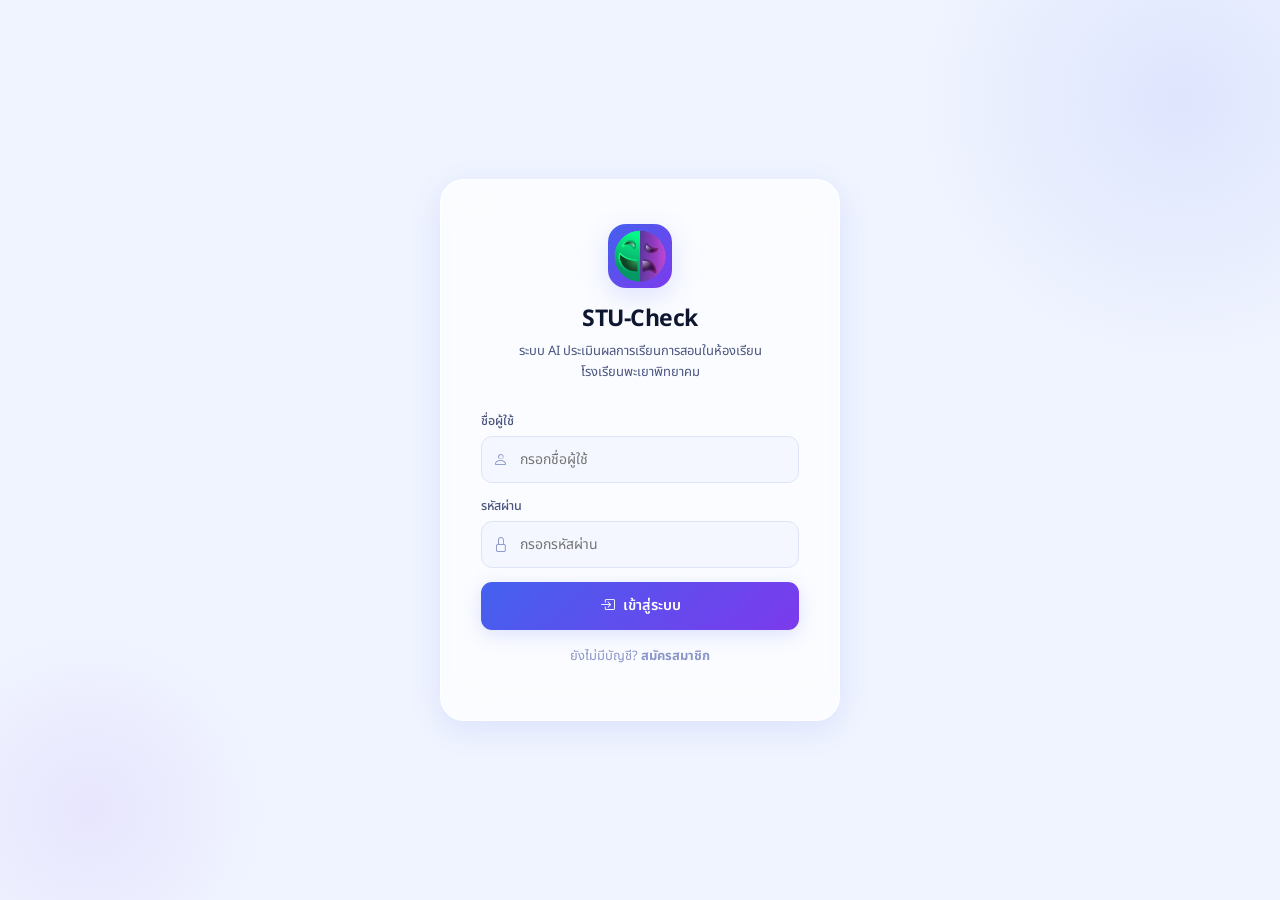
==== commit a723ff5e: "Add files via upload" ====
--- a/index.html
+++ b/index.html
@@ -25,13 +25,7 @@
     <div class="lbg2"></div>
     <div class="camperm-card">
       <div class="camperm-icon">
-        <svg width="40" height="40" viewBox="0 0 40 40" fill="none" xmlns="http://www.w3.org/2000/svg">
-          <circle cx="20" cy="16" r="9" fill="white" />
-          <ellipse cx="20" cy="31" rx="12" ry="7" fill="white" />
-          <circle cx="16.5" cy="14" r="1.5" fill="#4361ee" />
-          <circle cx="23.5" cy="14" r="1.5" fill="#4361ee" />
-          <path d="M16 20 Q20 24.5 24 20" stroke="#4361ee" stroke-width="2" fill="none" stroke-linecap="round" />
-        </svg>
+        <img src="Images/Web_Icon.png" alt="Logo" style="width: 100%; height: 100%; object-fit: contain; border-radius: inherit;">
       </div>
       <div class="camperm-title">STU-Check</div>
       <div class="camperm-sub">ระบบ AI ประเมินผลการเรียนการสอนในห้องเรียน<br>โรงเรียนพะเยาพิทยาคม</div>
@@ -61,13 +55,7 @@
     <div class="login-card">
       <div class="login-logo">
         <div class="login-icon">
-          <svg width="30" height="30" viewBox="0 0 30 30" fill="none">
-            <circle cx="15" cy="12" r="7" fill="white" />
-            <ellipse cx="15" cy="24" rx="9" ry="5.5" fill="white" />
-            <circle cx="12" cy="10.5" r="1.2" fill="#4361ee" />
-            <circle cx="18" cy="10.5" r="1.2" fill="#4361ee" />
-            <path d="M12 15.5 Q15 19 18 15.5" stroke="#4361ee" stroke-width="1.6" fill="none" stroke-linecap="round" />
-          </svg>
+          <img src="Images/Web_Icon.png" alt="Logo" style="width: 100%; height: 100%; object-fit: contain; border-radius: inherit;">
         </div>
         <div class="login-title">STU-Check</div>
         <div class="login-sub">ระบบ AI ประเมินผลการเรียนการสอนในห้องเรียน<br>โรงเรียนพะเยาพิทยาคม</div>
@@ -101,13 +89,7 @@
     <nav class="nav">
       <div class="nav-brand">
         <div class="nav-brand-icon">
-          <svg width="18" height="18" viewBox="0 0 30 30" fill="none">
-            <circle cx="15" cy="12" r="7" fill="white" />
-            <ellipse cx="15" cy="24" rx="9" ry="5.5" fill="white" />
-            <circle cx="12" cy="10.5" r="1.2" fill="#4361ee" />
-            <circle cx="18" cy="10.5" r="1.2" fill="#4361ee" />
-            <path d="M12 15.5 Q15 19 18 15.5" stroke="#4361ee" stroke-width="1.6" fill="none" stroke-linecap="round" />
-          </svg>
+          <img src="Images/Web_Icon.png" alt="Logo" style="width: 100%; height: 100%; object-fit: contain; border-radius: inherit;">
         </div>
         STU-Check
       </div>
@@ -440,11 +422,14 @@
               </div>
             </div>
             <!-- มีกล้อง -->
-            <div class="setting-input-block" id="cam-select-wrap">
-              <div class="setting-input-label">เลือกกล้องที่ต้องการใช้งาน</div>
-              <select class="cam-select" id="cam-select" onchange="changeCam(this.value)">
-                <option value="">กำลังโหลด...</option>
-              </select>
+            <div class="setting-input-block" id="cam-select-wrap" style="margin-top: 10px;">
+              <div class="setting-input-label" style="text-transform:uppercase; font-size:11px; font-weight:700; color:var(--text2); margin-bottom:8px; letter-spacing:0.5px;">CAMERA</div>
+              <div class="discord-select-wrapper">
+                <select class="discord-select" id="cam-select" onchange="changeCam(this.value)">
+                  <option value="">กำลังโหลด...</option>
+                </select>
+                <i class="bi bi-chevron-down select-icon"></i>
+              </div>
             </div>
           </div>
         </div>
--- a/css/style.css
+++ b/css/style.css
@@ -867,3 +867,40 @@
   .sidebar > .stat-card:nth-child(5) { grid-column:3/5; }
   .sidebar > .stat-card:last-child { grid-column:1/5; }
 }
+
+/* Discord-style Select */
+.discord-select-wrapper {
+  position: relative;
+  width: 100%;
+}
+.discord-select {
+  width: 100%;
+  background: var(--bg1);
+  color: var(--text);
+  border: 1px solid var(--border);
+  border-radius: 4px;
+  padding: 10px 14px;
+  font-size: 14px;
+  font-family: inherit;
+  font-weight: 500;
+  appearance: none;
+  -webkit-appearance: none;
+  cursor: pointer;
+  outline: none;
+  transition: border-color 0.2s, box-shadow 0.2s;
+}
+.discord-select:hover {
+  border-color: var(--text3);
+}
+.discord-select:focus {
+  border-color: #5865F2;
+}
+.discord-select-wrapper .select-icon {
+  position: absolute;
+  right: 14px;
+  top: 50%;
+  transform: translateY(-50%);
+  color: var(--text3);
+  pointer-events: none;
+  font-size: 12px;
+}
